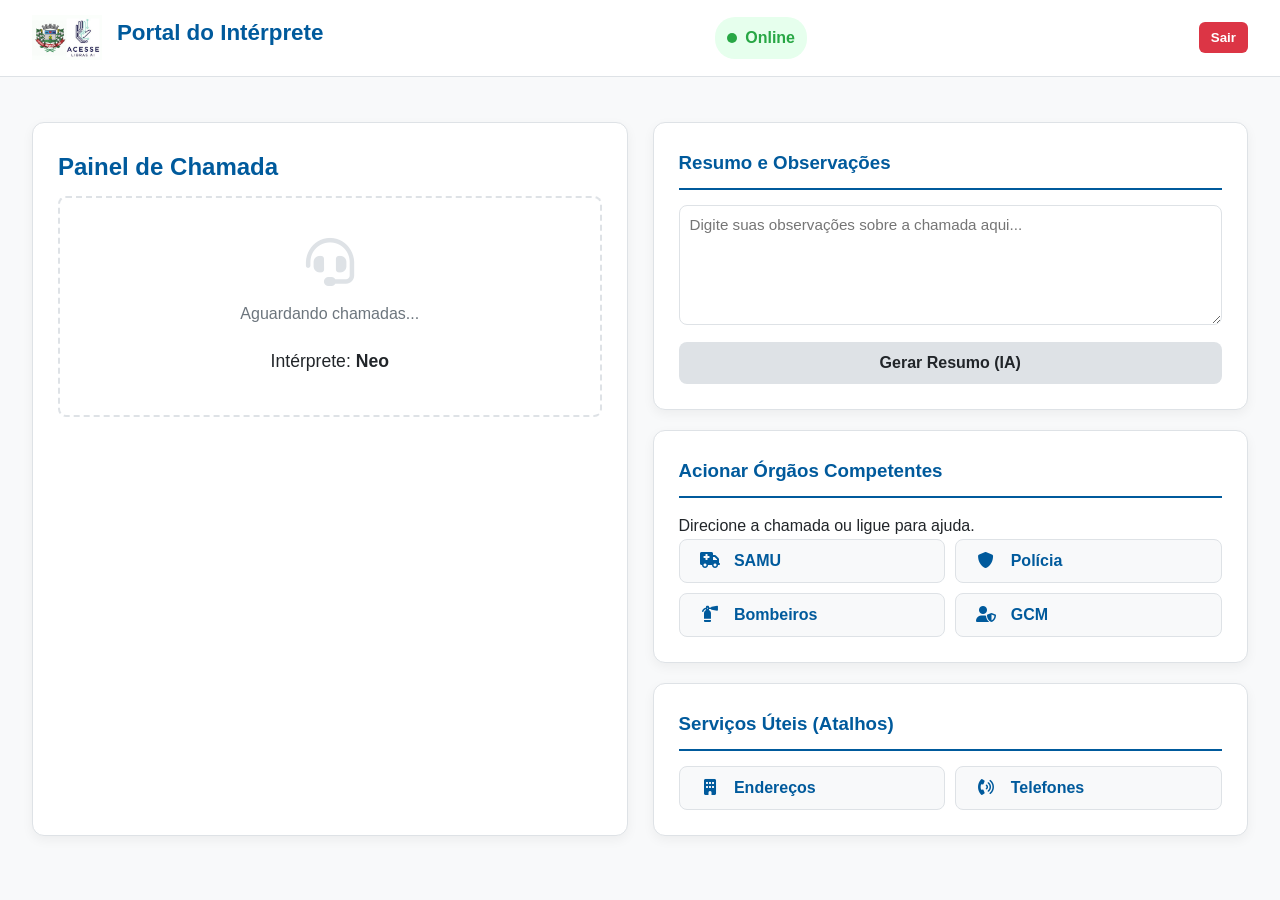
==== interprete.html @ 7c66e23a "Junção de usuário <-> intérprete" ====
<!DOCTYPE html>
<html lang="pt-br">
<head>
    <meta charset="UTF-8">
    <meta name="viewport" content="width=device-width, initial-scale=1.0">
    <title>Portal Intérprete - Acesse Libras</title>
    <link rel="stylesheet" href="style.css">
    <link rel="stylesheet" href="https://cdnjs.cloudflare.com/ajax/libs/font-awesome/6.0.0-beta3/css/all.min.css">
</head>
<body>
    
    <div id="interpreter-app-page">
        <header>
            <div class="container header-content">
                <div class="logo-title">
                    <img src="logo.png" alt="Brasão Rio Verde" class="logo">
                    <h1>Portal do Intérprete</h1>
                </div>
                <div class="status-badge">
                    <span class="status-dot"></span>
                    <span>Online</span>
                </div>
                <button id="btn-interpreter-logout" class="btn-logout">Sair</button> 
            </div>
        </header>

        <main class="container main-layout">

            <section class="call-panel">
                <h2>Painel de Chamada</h2>
                
                <div id="status-waiting" class="call-status-box">
                    <i class="fas fa-headset"></i>
                    <p>Aguardando chamadas...</p>
                    <span class="interpreter-name">Intérprete: <strong>Neo</strong></span>
                </div>

                <div id="status-incoming" class="call-status-box incoming hidden">
                    <i class="fas fa-phone-alt ringing"></i>
                    <p><strong>Nova Chamada Recebida!</strong></p>
                    <span class="caller-id">De: Mario</span>
                    <div class="button-group">
                        <button id="btn-accept" class="btn btn-green">Atender</button>
                        <button id="btn-reject" class="btn btn-red">Recusar</button>
                    </div>
                </div>

                <div id="status-active" class="hidden">
                    <div class="video-area">
                        <div class="video-wrapper">
                            <img src="https://via.placeholder.com/400x300/6c757d/ffffff?text=Usu%C3%A1rio" alt="Usuário">
                            <span class="video-label">Usuário</span>
                        </div>
                        <div class="video-wrapper">
                            <img src="https" alt="Intérprete Neo">
                            <span class="video-label">Neo (Você)</span>
                        </div>
                    </div>
                    <div class="call-info">
                        <span>Em chamada com: Usuário</span>
                        <span id="call-timer">00:00</span>
                    </div>
                    <button id="btn-end-call" class="btn btn-red btn-full">Encerrar Chamada</button>
                </div>
            </section>

            <section class="tools-panel">
                <div class="tool-card">
                    <h3>Resumo e Observações</h3>
                    <textarea id="call-notes" placeholder="Digite suas observações sobre a chamada aqui..."></textarea>
                    <button id="btn-generate-summary" class="btn btn-secondary">Gerar Resumo (IA)</button>
                    <div id="summary-output" class="summary-box hidden"></div>
                </div>

                <div class="tool-card">
                    <h3>Acionar Órgãos Competentes</h3>
                    <p>Direcione a chamada ou ligue para ajuda.</p>
                    <div class="shortcuts-grid">
                        <button class="btn-shortcut" data-service="SAMU (192)">
                            <i class="fas fa-ambulance"></i> SAMU
                        </button>
                        <button class="btn-shortcut" data-service="Polícia (190)">
                            <i class="fas fa-shield-alt"></i> Polícia
                        </button>
                        <button class="btn-shortcut" data-service="Bombeiros (193)">
                            <i class="fas fa-fire-extinguisher"></i> Bombeiros
                        </button>
                        <button class="btn-shortcut" data-service="Guarda Municipal (153)">
                            <i class="fas fa-user-shield"></i> GCM
                        </button>
                    </div>
                </div>

                <div class="tool-card">
                    <h3>Serviços Úteis (Atalhos)</h3>
                    <div class="shortcuts-grid">
                        <button class="btn-shortcut" data-service="Endereço da Prefeitura">
                            <i class="fas fa-building"></i> Endereços
                        </button>
                        <button class="btn-shortcut" data-service="Telefones Úteis da Cidade">
                            <i class="fas fa-phone-volume"></i> Telefones
                        </button>
                    </div>
                </div>

            </section>
        </main>
    </div>

    <script src="interpreter.js"></script>
</body>
</html>
---- style.css ----
:root {
    --primary-blue: #005a9c;
    --primary-teal: #33c1ba;
    --primary-green: #28a745;
    --accent-red: #dc3545;
    --neutral-light: #f8f9fa;
    --neutral-white: #ffffff;
    --neutral-gray: #dee2e6;
    --text-dark: #212529;
    --text-light: #6c757d;
    --shadow: 0 4px 12px rgba(0, 0, 0, 0.05);
}

* {
    margin: 0;
    padding: 0;
    box-sizing: border-box;
}
@import url('https://fonts.googleapis.com/css2?family=Inter:wght@400;500;700&display=swap');
body {
    font-family: 'Inter', -apple-system, BlinkMacSystemFont, "Segoe UI", Roboto, Helvetica, Arial, sans-serif;
    line-height: 1.6;
    background-color: var(--neutral-light);
    color: var(--text-dark);
    min-height: 100vh;
}

.container {
    width: 90%;
    max-width: 900px;
    margin: 0 auto;
    padding: 20px 0;
}

.hidden {
    display: none !important;
}


.auth-container {
    display: flex;
    justify-content: center;
    align-items: center;
    width: 100%;
    min-height: 100vh;
    padding: 20px;
}
#remote-image {
    width: 100%;
    height: 100%;
    object-fit: cover;
}

.auth-box {
    background: var(--neutral-white);
    padding: 30px 40px;
    border-radius: 12px;
    box-shadow: var(--shadow);
    width: 100%;
    max-width: 400px;
    text-align: center;
}

.logo-auth {
    height: 120px;
    margin-bottom: 20px;
}

.auth-box h2 {
    color: var(--primary-blue);
    margin-bottom: 10px;
}

.auth-box p {
    color: var(--text-light);
    margin-bottom: 25px;
}

.input-group {
    margin-bottom: 15px;
    text-align: left;
}

.input-group label {
    display: block;
    margin-bottom: 5px;
    font-weight: 500;
}

.input-group input {
    width: 100%;
    padding: 12px;
    font-size: 1rem;
    border: 1px solid var(--neutral-gray);
    border-radius: 8px;
}

.btn-auth {
    display: block;
    width: 100%;
    padding: 12px;
    font-size: 1.1rem;
    font-weight: bold;
    border: none;
    border-radius: 8px;
    cursor: pointer;
    background-color: var(--primary-blue);
    color: white;
    margin-top: 10px;
}
.btn-auth, 
.btn-send {
    background-color: var(--primary-teal);
}
.btn-send {
    width: 50px;
    flex-shrink: 0;
    padding: 10px;
}
.btn-auth:hover, 
.btn-send:hover {
    background-color: #2b9e99;
}
.auth-toggle {
    margin-top: 20px;
    font-size: 0.9rem;
}

.auth-toggle-interpreter {
    margin-top: 25px;
    font-size: 0.9rem;
    padding-top: 15px;
    border-top: 1px solid var(--neutral-gray);
}
.auth-toggle-interpreter a {
    color: var(--text-light);
    font-weight: bold;
    text-decoration: none;
}

.auth-toggle a {
    color: var(--primary-blue);
    font-weight: bold;
    text-decoration: none;
}
.input-with-icon {
    position: relative;
}
.input-with-icon i {
    position: absolute;
    left: 12px;
    top: 50%;
    transform: translateY(-50%);
    color: var(--text-light);
}
.input-with-icon input {
    padding-left: 40px;
}   

header {
    background-color: var(--neutral-white);
    border-bottom: 1px solid var(--neutral-gray);
    padding: 10px 0;
}

.header-content {
    display: flex;
    justify-content: space-between;
    align-items: center;
    padding: 0;
}

.logo-title {
    display: flex;
    align-items: center;
    gap: 15px;
}

.logo {
    height: 50px;
}

h1 {
    font-size: 1.5rem;
    margin: 0;
    color: var(--primary-blue);
}

.btn-logout {
    background: var(--accent-red);
    color: white;
    border: none;
    padding: 8px 12px;
    border-radius: 6px;
    font-weight: bold;
    cursor: pointer;
}

main {
    flex-grow: 1;
}

.service-card {
    background-color: var(--neutral-white);
    border-radius: 12px;
    padding: 25px;
    margin-bottom: 20px;
    box-shadow: var(--shadow);
    border: 1px solid var(--neutral-gray);transition: transform 0.2s ease-in-out, box-shadow 0.2s ease-in-out;
    cursor: pointer;
}
.service-card:hover {
    transform: translateY(-4px);
    box-shadow: 0 8px 20px rgba(0, 0, 0, 0.08);
}
.service-card#video-call-card.in-call:hover {
    transform: none;
    box-shadow: var(--shadow);
    cursor: default;
}
.btn {
    display: block;
    width: 100%;
    padding: 15px;
    font-size: 1.1rem;
    font-weight: bold;
    text-align: center;
    border: none;
    border-radius: 8px;
    cursor: pointer;
    transition: background-color 0.2s ease, transform 0.1s ease;
}

.video-area {
    display: grid;
    grid-template-columns: 1fr 1fr;
    gap: 15px;
    margin-bottom: 20px;
}

.video-wrapper {
    position: relative;
    width: 100%;
    background: #000;
    border-radius: 8px;
    overflow: hidden;
    aspect-ratio: 4 / 3;
}

#local-video {
    width: 100%;
    height: 100%;
    object-fit: cover;
    transform: scaleX(-1);
}

#remote-video-container {
    display: flex;
    justify-content: center;
    align-items: center;
    background-color: #2c3e50;
}

.video-placeholder {
    color: white;
    text-align: center;
}

.video-placeholder.ringing i {
    font-size: 2rem;
    animation: pulse 1.5s infinite ease-in-out;
}
.video-placeholder.ringing span {
    display: block;
    margin-top: 10px;
    font-size: 1.1rem;
}

@keyframes pulse {
    0% { transform: scale(1); opacity: 0.7; }
    50% { transform: scale(1.1); opacity: 1; }
    100% { transform: scale(1); opacity: 0.7; }
}

#remote-image {
    width: 100%;
    height: 100%;
    object-fit: cover;
}

.video-label {
    position: absolute;
    bottom: 5px;
    left: 10px;
    background: rgba(0, 0, 0, 0.5);
    color: white;
    padding: 2px 8px;
    border-radius: 4px;
    font-size: 0.8rem;
    font-weight: bold;
}

.btn-call {
    background-color: var(--primary-green);
    color: white;
}
.btn-call.active {
    background-color: var(--accent-red);
}

.call-status {
    text-align: center;
    font-weight: bold;
    margin-top: 15px;
    padding: 10px;
    border-radius: 8px;
}

.chat-window {
    height: 250px;
    border: 1px solid var(--neutral-gray);
    padding: 15px;
    overflow-y: auto;
    background-color: #fdfdfd;
    margin-bottom: 15px;
    display: flex;
    flex-direction: column;
    gap: 10px;
}
.message { padding: 10px 14px; border-radius: 12px; max-width: 80%; line-height: 1.4; }
.bot-message { background-color: var(--neutral-light); color: var(--text-dark); border-top-left-radius: 0; align-self: flex-start; }
.user-message { background-color: var(--primary-blue); color: white; border-top-right-radius: 0; align-self: flex-end; }
.chat-input-area { display: flex; gap: 10px; }
#chat-input { flex-grow: 1; border: 1px solid var(--neutral-gray); border-radius: 8px; padding: 12px; font-size: 1rem; }
#chat-input:focus { outline: none; border-color: var(--primary-blue); }
.btn-send { background-color: var(--primary-blue); color: white; padding: 10px 20px; font-size: 1rem; width: auto; flex-shrink: 0; border: none; border-radius: 8px; cursor: pointer;}

footer { text-align: center; padding: 20px 0; background-color: var(--neutral-white); border-top: 1px solid var(--neutral-gray); margin-top: 20px; }
footer p { margin: 0; color: var(--text-light); font-size: 0.9rem; }

@media (max-width: 600px) {
    .auth-box { padding: 20px; }
    .header-content { flex-direction: column; gap: 10px; text-align: center; }
    h1 { font-size: 1.2rem; }
    .logo { height: 40px; }
    .container { width: 95%; }
    .service-card { padding: 20px; }
    .video-area {
        grid-template-columns: 1fr;
    }
}
.typing-indicator span {
    animation: blink 1.4s infinite both;
}
.typing-indicator span:nth-child(2) {
    animation-delay: 0.2s;
}
.typing-indicator span:nth-child(3) {
    animation-delay: 0.4s;
}
@keyframes blink {
    0% { opacity: 0.2; }
    20% { opacity: 1; }
    100% { opacity: 0.2; }
}

#interpreter-app-page .container {
    width: 95%;
    max-width: 1400px;
    margin: 0 auto;
}

#interpreter-app-page header {
    background-color: var(--neutral-white);
    border-bottom: 1px solid var(--neutral-gray);
    padding: 15px 0;
}

#interpreter-app-page .header-content {
    display: flex;
    justify-content: space-between;
    align-items: center;
}

#interpreter-app-page .logo-title {
    display: flex;
    align-items: center;
    gap: 15px;
}

#interpreter-app-page .logo {
    height: 45px;
}

#interpreter-app-page h1, 
#interpreter-app-page h2, 
#interpreter-app-page h3 {
    color: var(--primary-blue);
    margin-bottom: 10px;
}

#interpreter-app-page h1 {
    font-size: 1.4rem;
}

#interpreter-app-page .status-badge {
    display: flex;
    align-items: center;
    gap: 8px;
    background: #e6ffed;
    color: var(--primary-green);
    padding: 8px 12px;
    border-radius: 20px;
    font-weight: bold;
}

#interpreter-app-page .status-dot {
    width: 10px;
    height: 10px;
    background-color: var(--primary-green);
    border-radius: 50%;
}

#interpreter-app-page .main-layout {
    display: grid;
    grid-template-columns: 1fr 1fr;
    gap: 25px;
    margin-top: 25px;
}

@media (max-width: 1000px) {
    #interpreter-app-page .main-layout {
        grid-template-columns: 1fr;
    }
}

#interpreter-app-page .call-panel {
    background: var(--neutral-white);
    border-radius: 12px;
    padding: 25px;
    box-shadow: var(--shadow);
    border: 1px solid var(--neutral-gray);
}

#interpreter-app-page .call-status-box {
    text-align: center;
    padding: 40px 20px;
    border: 2px dashed var(--neutral-gray);
    border-radius: 8px;
    color: var(--text-light);
}

#interpreter-app-page .call-status-box i {
    font-size: 3rem;
    margin-bottom: 15px;
    color: var(--neutral-gray);
}

#interpreter-app-page .call-status-box .interpreter-name {
    display: block;
    margin-top: 20px;
    font-size: 1.1rem;
    color: var(--text-dark);
}

#interpreter-app-page .call-status-box.incoming {
    border-color: var(--primary-blue);
    background-color: #f0f6ff;
}
#interpreter-app-page .call-status-box.incoming i {
    color: var(--primary-blue);
}
#interpreter-app-page .call-status-box.incoming .caller-id {
    font-size: 1.1rem;
    color: var(--text-dark);
    display: block;
    margin: 10px 0 20px 0;
}

#interpreter-app-page .ringing {
    animation: ring 1s infinite ease-in-out;
}
@keyframes ring {
    0% { transform: scale(0.9); }
    50% { transform: scale(1.1); }
    100% { transform: scale(0.9); }
}

#interpreter-app-page .video-area {
    display: grid;
    grid-template-columns: 1fr 1fr;
    gap: 15px;
    margin-bottom: 15px;
}
#interpreter-app-page .video-wrapper {
    position: relative;
    width: 100%;
    background: #000;
    border-radius: 8px;
    overflow: hidden;
    aspect-ratio: 4 / 3;
}
#interpreter-app-page .video-wrapper img {
    width: 100%;
    height: 100%;
    object-fit: cover;
}
#interpreter-app-page .video-label {
    position: absolute;
    bottom: 5px;
    left: 10px;
    background: rgba(0, 0, 0, 0.5);
    color: white;
    padding: 2px 8px;
    border-radius: 4px;
    font-size: 0.8rem;
}

#interpreter-app-page .call-info {
    display: flex;
    justify-content: space-between;
    align-items: center;
    padding: 10px;
    background: var(--neutral-light);
    border-radius: 6px;
    margin-bottom: 15px;
    font-weight: bold;
}

#interpreter-app-page .tools-panel {
    display: flex;
    flex-direction: column;
    gap: 20px;
}

#interpreter-app-page .tool-card {
    background: var(--neutral-white);
    border-radius: 12px;
    padding: 25px;
    box-shadow: var(--shadow);
    border: 1px solid var(--neutral-gray);
}
#interpreter-app-page .tool-card h3 {
    border-bottom: 2px solid var(--primary-blue);
    padding-bottom: 10px;
    margin-bottom: 15px;
}

#interpreter-app-page textarea#call-notes {
    width: 100%;
    height: 120px;
    padding: 10px;
    border: 1px solid var(--neutral-gray);
    border-radius: 8px;
    font-family: inherit;
    font-size: 0.95rem;
    margin-bottom: 10px;
}

#interpreter-app-page .summary-box {
    background-color: #f0f6ff;
    border: 1px solid var(--primary-blue);
    padding: 15px;
    margin-top: 15px;
    border-radius: 8px;
    font-size: 0.9rem;
}

#interpreter-app-page .shortcuts-grid {
    display: grid;
    grid-template-columns: 1fr 1fr;
    gap: 10px;
}

#interpreter-app-page .btn-secondary, 
#interpreter-app-page .btn-green, 
#interpreter-app-page .btn-red, 
#interpreter-app-page .btn-full, 
#interpreter-app-page .btn-shortcut {
    padding: 12px 20px;
    font-size: 1rem;
    font-weight: bold;
    border: none;
    border-radius: 8px;
    cursor: pointer;
    text-align: center;
    transition: background-color 0.2s ease;
}

#interpreter-app-page .btn-green { background-color: var(--primary-green); color: white; }
#interpreter-app-page .btn-red { background-color: var(--accent-red); color: white; }
#interpreter-app-page .btn-secondary { background-color: var(--neutral-gray); color: var(--text-dark); }
#interpreter-app-page .btn-full { width: 100%; }

#interpreter-app-page .button-group {
    display: flex;
    gap: 10px;
    justify-content: center;
}

#interpreter-app-page .btn-shortcut {
    background-color: var(--neutral-light);
    border: 1px solid var(--neutral-gray);
    color: var(--primary-blue);
    text-align: left;
}
#interpreter-app-page .btn-shortcut:hover {
    background-color: var(--neutral-gray);
}
#interpreter-app-page .btn-shortcut i {
    margin-right: 10px;
    width: 20px;
    text-align: center;
}
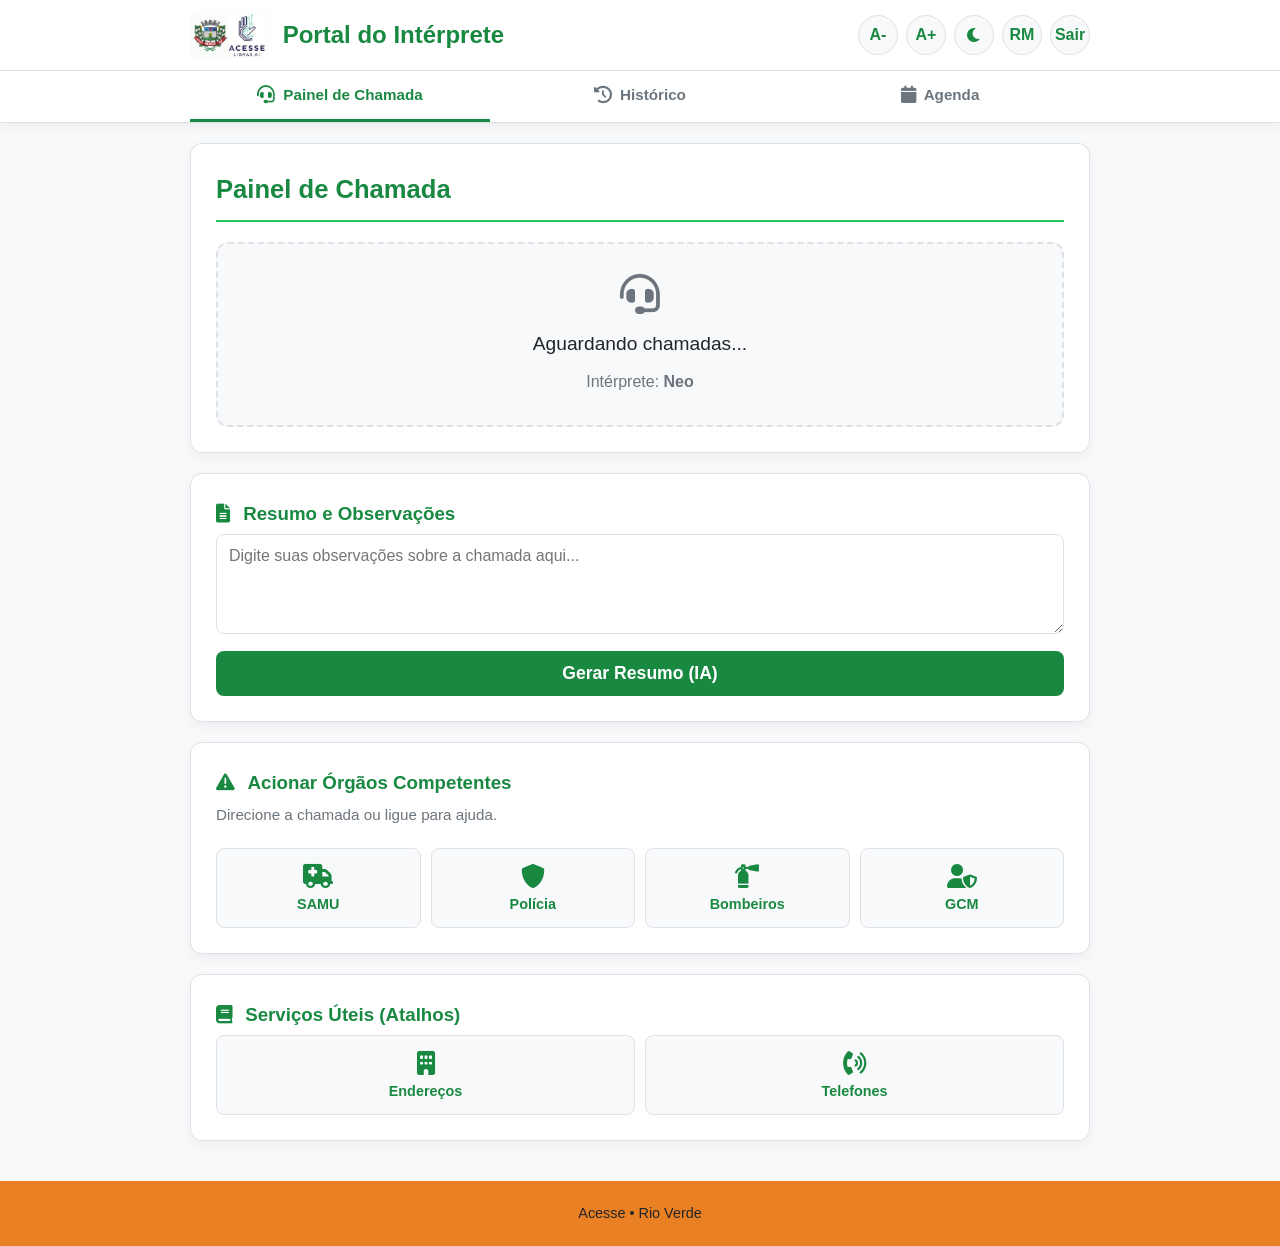
==== commit 0037f296: "página intérprete" ====
--- a/interprete.html
+++ b/interprete.html
@@ -10,70 +10,90 @@
 <body>
     
     <div id="interpreter-app-page">
-        <header>
+        <header role="banner">
             <div class="container header-content">
                 <div class="logo-title">
-                    <img src="logo.png" alt="Brasão Rio Verde" class="logo">
+                    <img class="logo" src="logo.png" alt="Logo do Acesse • Rio Verde" />
                     <h1>Portal do Intérprete</h1>
                 </div>
-                <div class="status-badge">
-                    <span class="status-dot"></span>
-                    <span>Online</span>
+
+                <div class="accessibility-controls" aria-label="Controles de acessibilidade">
+                    <button id="btn-decrease-font" type="button" aria-label="Diminuir fonte">A-</button>
+                    <button id="btn-increase-font" type="button" aria-label="Aumentar fonte">A+</button>
+                    <button id="btn-toggle-theme" type="button" aria-label="Alternar tema">
+                        <i class="fa fa-moon" aria-hidden="true"></i><span class="sr-only">Tema</span>
+                    </button>
+                    <button id="btn-photosensitive" type="button" aria-label="Reduzir animações">RM</button>
+                    <button id="btn-interpreter-logout" class="btn-logout" type="button">Sair</button>
                 </div>
-                <button id="btn-interpreter-logout" class="btn-logout">Sair</button> 
             </div>
+
+            <nav class="header-nav" role="navigation" aria-label="Navegação principal">
+                <div class="container nav-container">
+                    <button id="nav-painel" class="nav-button-header active" type="button">
+                        <i class="fa fa-headset" aria-hidden="true"></i> Painel de Chamada
+                    </button>
+                    <button id="nav-historico" class="nav-button-header" type="button">
+                        <i class="fa fa-history" aria-hidden="true"></i> Histórico
+                    </button>
+                    <button id="nav-agenda" class="nav-button-header" type="button">
+                        <i class="fa fa-calendar" aria-hidden="true"></i> Agenda
+                    </button>
+                </div>
+            </nav>
         </header>
 
-        <main class="container main-layout">
-
-            <section class="call-panel">
-                <h2>Painel de Chamada</h2>
-                
-                <div id="status-waiting" class="call-status-box">
-                    <i class="fas fa-headset"></i>
-                    <p>Aguardando chamadas...</p>
-                    <span class="interpreter-name">Intérprete: <strong>Neo</strong></span>
-                </div>
-
-                <div id="status-incoming" class="call-status-box incoming hidden">
-                    <i class="fas fa-phone-alt ringing"></i>
-                    <p><strong>Nova Chamada Recebida!</strong></p>
-                    <span class="caller-id">De: Mario</span>
-                    <div class="button-group">
-                        <button id="btn-accept" class="btn btn-green">Atender</button>
-                        <button id="btn-reject" class="btn btn-red">Recusar</button>
-                    </div>
-                </div>
-
-                <div id="status-active" class="hidden">
-                    <div class="video-area">
-                        <div class="video-wrapper">
-                            <img src="https://via.placeholder.com/400x300/6c757d/ffffff?text=Usu%C3%A1rio" alt="Usuário">
-                            <span class="video-label">Usuário</span>
+        <main id="conteudo" class="container" tabindex="-1">
+
+            <section id="page-painel" class="page active" aria-labelledby="painel-title">
+                
+                <article class="service-card">
+                    <h2 id="painel-title">Painel de Chamada</h2>
+                
+                    <div id="status-waiting" class="call-status-box">
+                        <i class="fas fa-headset"></i>
+                        <p>Aguardando chamadas...</p>
+                        <span class="interpreter-name">Intérprete: <strong>Neo</strong></span>
+                    </div>
+    
+                    <div id="status-incoming" class="call-status-box incoming hidden">
+                        <i class="fas fa-phone-alt ringing"></i>
+                        <p><strong>Nova Chamada Recebida!</strong></p>
+                        <span class="caller-id">De: Mario</span>
+                        <div class="button-group">
+                            <button id="btn-accept" class="btn btn-green">Atender</button>
+                            <button id="btn-reject" class="btn btn-red">Recusar</button>
                         </div>
-                        <div class="video-wrapper">
-                            <img src="https" alt="Intérprete Neo">
-                            <span class="video-label">Neo (Você)</span>
+                    </div>
+    
+                    <div id="status-active" class="hidden">
+                        <div class="video-area">
+                            <div class="video-wrapper">
+                                <img src="https://via.placeholder.com/400x300/6c757d/ffffff?text=Usu%C3%A1rio" alt="Usuário">
+                                <span class="video-label">Usuário</span>
+                            </div>
+                            <div class="video-wrapper">
+                                <img src="neo.jpeg" alt="Intérprete Neo">
+                                <span class="video-label">Neo (Você)</span>
+                            </div>
                         </div>
-                    </div>
-                    <div class="call-info">
-                        <span>Em chamada com: Usuário</span>
-                        <span id="call-timer">00:00</span>
-                    </div>
-                    <button id="btn-end-call" class="btn btn-red btn-full">Encerrar Chamada</button>
-                </div>
-            </section>
-
-            <section class="tools-panel">
-                <div class="tool-card">
-                    <h3>Resumo e Observações</h3>
+                        <div class="call-info">
+                            <span>Em chamada com: Usuário</span>
+                            <span id="call-timer">00:00</span>
+                        </div>
+                        <button id="btn-end-call" class="btn btn-red btn-full">Encerrar Chamada</button>
+                    </div>
+                </article>
+
+                <article class="service-card">
+                    <h3><i class="fas fa-file-alt" aria-hidden="true"></i> Resumo e Observações</h3>
                     <textarea id="call-notes" placeholder="Digite suas observações sobre a chamada aqui..."></textarea>
-                    <button id="btn-generate-summary" class="btn btn-secondary">Gerar Resumo (IA)</button>
+                    <button id="btn-generate-summary" class="btn btn-primary">Gerar Resumo (IA)</button>
                     <div id="summary-output" class="summary-box hidden"></div>
-                </div>
-
-                <div class="tool-card">
-                    <h3>Acionar Órgãos Competentes</h3>
+                </article>
+
+                <article class="service-card">
+                    <h3><i class="fas fa-exclamation-triangle" aria-hidden="true"></i> Acionar Órgãos Competentes</h3>
                     <p>Direcione a chamada ou ligue para ajuda.</p>
                     <div class="shortcuts-grid">
                         <button class="btn-shortcut" data-service="SAMU (192)">
@@ -89,10 +109,10 @@
                             <i class="fas fa-user-shield"></i> GCM
                         </button>
                     </div>
-                </div>
-
-                <div class="tool-card">
-                    <h3>Serviços Úteis (Atalhos)</h3>
+                </article>
+
+                <article class="service-card">
+                    <h3><i class="fas fa-book" aria-hidden="true"></i> Serviços Úteis (Atalhos)</h3>
                     <div class="shortcuts-grid">
                         <button class="btn-shortcut" data-service="Endereço da Prefeitura">
                             <i class="fas fa-building"></i> Endereços
@@ -101,10 +121,129 @@
                             <i class="fas fa-phone-volume"></i> Telefones
                         </button>
                     </div>
-                </div>
-
+                </article>
+            </section>
+
+            <section id="page-historico" class="page" aria-labelledby="historico-title">
+                <h2 id="historico-title">Histórico de Chamadas</h2>
+
+                <article class="service-card">
+                    <h3>Hoje, 06 de Novembro</h3>
+                    <ul class="history-list">
+                        <li class="history-item">
+                            <span class="history-time">11:45</span>
+                            <i class="fas fa-video history-icon emergency"></i>
+                            <div class="history-details">
+                                <strong>Chamada de Emergência</strong>
+                                <span>Usuário: Maria Silva | Duração: 04:32</span>
+                                <span>Resumo: Encaminhado ao SAMU.</span>
+                            </div>
+                        </li>
+                        <li class="history-item">
+                            <span class="history-time">09:10</span>
+                            <i class="fas fa-calendar-check history-icon scheduled"></i>
+                            <div class="history-details">
+                                <strong>Chamada Agendada (Saúde)</strong>
+                                <span>Usuário: Janaina Costa | Duração: 15:00</span>
+                                <span>Resumo: Acompanhamento de consulta - Parque Bandeirantes.</span>
+                            </div>
+                        </li>
+                    </ul>
+                </article>
+                
+                <article class="service-card">
+                    <h3>Ontem, 05 de Novembro</h3>
+                    <ul class="history-list">
+                        <li class="history-item">
+                            <span class="history-time">15:20</span>
+                            <i class="fas fa-question-circle history-icon info"></i>
+                            <div class="history-details">
+                                <strong>Chamada Rápida (Serviço)</strong>
+                                <span>Usuário: Amanda Pereira | Duração: 02:15</span>
+                                <span>Resumo: Informado endereço da prefeitura.</span>
+                            </div>
+                        </li>
+                    </ul>
+                </article>
+
+            </section>
+
+            <section id="page-agenda" class="page" aria-labelledby="agenda-title">
+                <h2 id="agenda-title">Agenda de Atendimentos</h2>
+                
+                <article class="service-card">
+                    <h3>Novembro 2025</h3>
+                    <div class="calendar-grid">
+                        <div class="day-header">Dom</div>
+                        <div class="day-header">Seg</div>
+                        <div class="day-header">Ter</div>
+                        <div class="day-header">Qua</div>
+                        <div class="day-header">Qui</div>
+                        <div class="day-header">Sex</div>
+                        <div class="day-header">Sáb</div>
+                        
+                        <div class="day other-month">27</div>
+                        <div class="day other-month">28</div>
+                        <div class="day other-month">29</div>
+                        <div class="day other-month">30</div>
+                        <div class="day other-month">31</div>
+                        <div class="day">1</div>
+                        <div class="day">2</div>
+                        <div class="day">3</div>
+                        <div class="day">4</div>
+                        <div class="day">5</div>
+                        <div class="day">5</div>
+                        <div class="day">6</div> 
+                        <div class="day">7</div>
+                        <div class="day">8</div>
+                        <div class="day">9</div>
+                        <div class="day has-event">10</div> <div class="day">11</div>
+                        <div class="day">12</div>
+                        <div class="day">13</div>
+                        <div class="day">14</div>
+                        <div class="day">15</div>
+                        <div class="day">16</div>
+                        <div class="day">17</div>
+                        <div class="day">18</div>
+                        <div class="day has-event">19</div> <div class="day">20</div>
+                        <div class="day">21</div>
+                        <div class="day">22</div>
+                        <div class="day">23</div>
+                        <div class="day">24</div>
+                        <div class="day">25</div>
+                        <div class="day">26</div>
+                        <div class="day">27</div>
+                        <div class="day">28</div>
+                        <div class="day">29</div>
+                        <div class="day">30</div>
+                    </div>
+                </article>
+
+                <article class="service-card">
+                    <h3>Agendamentos Futuros</h3>
+                    <ul class="agenda-list">
+                        <li class="agenda-item">
+                            <strong class="agenda-date">10/NOV</strong>
+                            <div class="agenda-details">
+                                <strong>14:00 - Atendimento UBS (Saúde)</strong>
+                                <span>Usuário: Marcos Almeida | Local: UBS Anhanguera - 613, R. Piauí</span>
+                            </div>
+                        </li>
+                        <li class="agenda-item">
+                            <strong class="agenda-date">19/NOV</strong>
+                            <div class="agenda-details">
+                                <strong>09:30 - Atendimento (Educação)</strong>
+                                <span>Usuário: Luana Martins | Local: Colégio Estadual Frederico Jayme</span>
+                            </div>
+                        </li>
+                    </ul>
+                </article>
             </section>
         </main>
+
+        <footer role="contentinfo">
+            <p class="container">Acesse • Rio Verde</p>
+        </footer>
     </div>
 
     <script src="interpreter.js"></script>
--- a/style.css
+++ b/style.css
@@ -1,6 +1,6 @@
 :root {
-    --primary-blue: #005a9c;
-    --primary-teal: #33c1ba;
+    --primary-blue: #198942;
+    --primary-teal: #26c560;
     --primary-green: #28a745;
     --accent-red: #dc3545;
     --neutral-light: #f8f9fa;
@@ -25,6 +25,115 @@
     min-height: 100vh;
 }
 
+body.dark-mode {
+    background-color: #121212;
+    color: #e0e0e0;
+}
+body.dark-mode header,
+body.dark-mode footer,
+body.dark-mode .service-card,
+body.dark-mode .auth-box,
+body.dark-mode .header-nav {
+    background-color: #1e1e1e;
+    border-color: #333;
+}
+body.dark-mode h1,
+body.dark-mode h2,
+body.dark-mode h3,
+body.dark-mode label {
+    color: var(--primary-teal);
+}
+body.dark-mode .message.bot-message {
+    background-color: #333;
+    color: #e0e0e0;
+}
+body.dark-mode .message.user-message {
+    background-color: var(--primary-blue);
+    color: white;
+}
+body.dark-mode input {
+    background-color: #333;
+    border-color: #555;
+    color: #e0e0e0;
+}
+
+body.photosensitive-mode * {
+    animation: none !important;
+    transition: none !important;
+}
+body.photosensitive-mode .ringing {
+    animation: none !important;
+}
+body.dark-mode input,
+body.dark-mode textarea,
+body.dark-mode select {
+    background-color: #333;
+    border-color: #555;
+    color: #e0e0e0;
+}
+
+body.dark-mode .nav-button-header {
+    color: #b0b0b0; /* Cor para abas inativas (cinza claro) */
+}
+
+body.dark-mode .nav-button-header:hover {
+    color: var(--primary-teal); /* Cor ao passar o mouse */
+}
+
+body.dark-mode .nav-button-header.active {
+    color: var(--primary-teal); /* Cor da aba ativa (azul-petróleo brilhante) */
+    border-bottom-color: var(--primary-teal); /* Cor da borda da aba ativa */
+}
+
+/* Adicione isto ao final do style.css */
+
+/* Correção para Cards de Cursos/Notícias no Modo Escuro */
+body.dark-mode .course-item,
+body.dark-mode .news-item {
+    background-color: #333; /* Fundo cinza-escuro para o item interno */
+    border-color: #555;     /* Borda um pouco mais clara */
+}
+
+/* Correção de texto para Cursos/Notícias no Modo Escuro */
+body.dark-mode .course-item h4,
+body.dark-mode .news-item h4 {
+    color: var(--primary-teal); /* Título do item em azul-petróleo */
+}
+
+body.dark-mode .course-description,
+body.dark-mode .news-summary {
+    color: #e0e0e0; /* Texto de descrição em cor clara */
+}
+body.dark-mode .service-card form .input-group label {
+    color: #e0e0e0; /* Cor clara para o rótulo */
+}
+/* Adicione isto ao final do style.css */
+
+/* Correção para Fundo de Inputs de Formulário no Modo Escuro */
+body.dark-mode .service-card form input[type="text"],
+body.dark-mode .service-card form input[type="date"],
+body.dark-mode .service-card form input[type="time"],
+body.dark-mode .service-card form select,
+body.dark-mode .service-card form textarea {
+    background-color: #333; /* Fundo cinza-escuro */
+    border-color: #555;
+    color: #e0e0e0;       /* Cor do texto digitado */
+}
+
+/* Correção para texto de placeholder (ex: dd/mm/aaaa) */
+body.dark-mode .service-card form input::placeholder,
+body.dark-mode .service-card form textarea::placeholder {
+    color: #999; /* Cor do placeholder */
+}
+
+/* Correção para o texto do <select> (ex: "Selecione") */
+body.dark-mode .service-card form select {
+    color: #e0e0e0;
+}
+/* Cor da opção "Selecione" se for a padrão */
+body.dark-mode .service-card form select option[value=""] {
+    color: #999;
+}
 .container {
     width: 90%;
     max-width: 900px;
@@ -94,6 +203,12 @@
     border: 1px solid var(--neutral-gray);
     border-radius: 8px;
 }
+.input-group input[readonly] {
+    background-color: var(--neutral-light);
+    color: var(--text-light);
+    cursor: not-allowed;
+}
+
 
 .btn-auth {
     display: block;
@@ -157,19 +272,22 @@
     padding-left: 40px;
 }   
 
+/* --- ESTILO DO CABEÇALHO ATUALIZADO --- */
 header {
     background-color: var(--neutral-white);
-    border-bottom: 1px solid var(--neutral-gray);
-    padding: 10px 0;
+    /* Sombra para todo o bloco do cabeçalho (título + nav) */
+    box-shadow: 0 4px 12px rgba(0, 0, 0, 0.05); 
+    /* A borda foi movida para o .header-nav */
 }
 
 .header-content {
     display: flex;
     justify-content: space-between;
     align-items: center;
-    padding: 0;
-}
-
+    padding: 10px 0; /* Padding vertical reduzido no container do logo */
+}
+
+/* Container do logo/título (dentro do .container) */
 .logo-title {
     display: flex;
     align-items: center;
@@ -185,6 +303,16 @@
     margin: 0;
     color: var(--primary-blue);
 }
+h2 {
+    color: var(--primary-blue);
+    font-size: 1.6rem;
+    margin-bottom: 20px;
+    padding-bottom: 10px;
+    border-bottom: 2px solid var(--primary-teal);
+}
+.welcome-message h2 {
+    border-bottom: none;
+}
 
 .btn-logout {
     background: var(--accent-red);
@@ -198,6 +326,7 @@
 
 main {
     flex-grow: 1;
+    /* padding-bottom foi removido */
 }
 
 .service-card {
@@ -206,18 +335,19 @@
     padding: 25px;
     margin-bottom: 20px;
     box-shadow: var(--shadow);
-    border: 1px solid var(--neutral-gray);transition: transform 0.2s ease-in-out, box-shadow 0.2s ease-in-out;
-    cursor: pointer;
-}
-.service-card:hover {
+    border: 1px solid var(--neutral-gray);
+}
+
+.service-card#emergency-card p {
+    margin-bottom: 20px;
+}
+
+.service-card#chat-card:hover {
     transform: translateY(-4px);
     box-shadow: 0 8px 20px rgba(0, 0, 0, 0.08);
-}
-.service-card#video-call-card.in-call:hover {
-    transform: none;
-    box-shadow: var(--shadow);
-    cursor: default;
-}
+    cursor: pointer;
+}
+
 .btn {
     display: block;
     width: 100%;
@@ -229,6 +359,9 @@
     border-radius: 8px;
     cursor: pointer;
     transition: background-color 0.2s ease, transform 0.1s ease;
+}
+.btn i {
+    margin-right: 8px;
 }
 
 .video-area {
@@ -300,13 +433,24 @@
     font-weight: bold;
 }
 
-.btn-call {
+.btn-call-start {
     background-color: var(--primary-green);
     color: white;
-}
-.btn-call.active {
+    font-size: 1.3rem;
+    padding: 18px;
+}
+.btn-call-start:hover {
+    background-color: #218838;
+}
+
+.btn-call-end {
     background-color: var(--accent-red);
-}
+    color: white;
+}
+.btn-call-end:hover {
+    background-color: #c82333;
+}
+
 
 .call-status {
     text-align: center;
@@ -314,7 +458,18 @@
     margin-top: 15px;
     padding: 10px;
     border-radius: 8px;
-}
+    min-height: 2.5em; 
+}
+.call-status.calling {
+    color: var(--primary-blue);
+}
+.call-status.connected {
+    color: var(--primary-green);
+}
+.call-status.error {
+    color: var(--accent-red);
+}
+
 
 .chat-window {
     height: 250px;
@@ -335,8 +490,11 @@
 #chat-input:focus { outline: none; border-color: var(--primary-blue); }
 .btn-send { background-color: var(--primary-blue); color: white; padding: 10px 20px; font-size: 1rem; width: auto; flex-shrink: 0; border: none; border-radius: 8px; cursor: pointer;}
 
-footer { text-align: center; padding: 20px 0; background-color: var(--neutral-white); border-top: 1px solid var(--neutral-gray); margin-top: 20px; }
-footer p { margin: 0; color: var(--text-light); font-size: 0.9rem; }
+footer { text-align: center; padding: 1px 0; background-color: #ea8024}
+footer p { margin: 0; color: var(--text-dark); font-size: 0.9rem; }
+
+body.dark-mode footer {background-color: #ea8024}
+body.dark-mode footer p {color: #e3ad7e}
 
 @media (max-width: 600px) {
     .auth-box { padding: 20px; }
@@ -364,251 +522,633 @@
     100% { opacity: 0.2; }
 }
 
-#interpreter-app-page .container {
-    width: 95%;
-    max-width: 1400px;
-    margin: 0 auto;
-}
-
-#interpreter-app-page header {
-    background-color: var(--neutral-white);
-    border-bottom: 1px solid var(--neutral-gray);
-    padding: 15px 0;
-}
-
-#interpreter-app-page .header-content {
-    display: flex;
-    justify-content: space-between;
+/* ... (Estilos do Intérprete omitidos para brevidade) ... */
+
+
+/* ESTILOS PARA FORMULÁRIOS DE USUÁRIO (FAQ E AGENDA) */
+
+.service-card h3 {
+    color: var(--primary-blue);
+    margin-bottom: 5px;
+}
+
+.service-card h3 i {
+    margin-right: 8px;
+    color: var(--primary-blue);
+}
+
+.service-card p {
+    color: var(--text-light);
+    margin-bottom: 20px;
+    font-size: 0.95rem;
+}
+
+.service-card form .input-group {
+    margin-bottom: 15px;
+}
+
+.service-card form .input-group label {
+    display: block;
+    margin-bottom: 5px;
+    font-weight: 500;
+    color: var(--text-dark);
+}
+
+.service-card form input[type="text"],
+.service-card form input[type="date"],
+.service-card form input[type="time"],
+.service-card form select,
+.service-card form textarea {
+    width: 100%;
+    padding: 12px;
+    font-size: 1rem;
+    border: 1px solid var(--neutral-gray);
+    border-radius: 8px;
+    font-family: inherit;
+    background-color: #fdfdfd;
+}
+
+.service-card form input:focus,
+.service-card form select:focus,
+.service-card form textarea:focus {
+    outline: none;
+    border-color: var(--primary-blue);
+    box-shadow: 0 0 0 2px rgba(0, 90, 156, 0.1);
+}
+
+.service-card form textarea {
+    resize: vertical;
+    min-height: 80px;
+}
+
+.btn-primary {
+    background-color: var(--primary-blue);
+    color: white;
+}
+.btn-primary:hover {
+    background-color: #004a80;
+}
+
+.form-row {
+    display: grid;
+    grid-template-columns: 1fr 1fr 1fr;
+    gap: 15px;
+}
+
+@media (max-width: 700px) {
+    .form-row {
+        grid-template-columns: 1fr; 
+    }
+}
+
+/* ESTILOS PARA CURSOS E NOTÍCIAS */
+
+.course-list, .news-list {
+    display: flex;
+    flex-direction: column;
+    gap: 20px;
+    margin-top: 15px;
+}
+
+.course-item, .news-item {
+    border: 1px solid var(--neutral-gray);
+    border-radius: 8px;
+    padding: 15px;
+    background-color: var(--neutral-light);
+}
+
+.course-item h4, .news-item h4 {
+    color: var(--primary-blue);
+    margin-bottom: 5px;
+}
+
+.course-description, .news-summary {
+    color: var(--text-dark);
+    margin-bottom: 15px;
+    font-size: 0.95rem;
+    line-height: 1.5;
+}
+
+.accessibility-tags {
+    display: flex;
+    flex-wrap: wrap;
+    gap: 8px;
+}
+
+.tag {
+    font-size: 0.8rem;
+    font-weight: bold;
+    padding: 5px 10px;
+    border-radius: 20px;
+    display: inline-flex;
     align-items: center;
-}
-
-#interpreter-app-page .logo-title {
-    display: flex;
-    align-items: center;
-    gap: 15px;
-}
-
-#interpreter-app-page .logo {
-    height: 45px;
-}
-
-#interpreter-app-page h1, 
-#interpreter-app-page h2, 
-#interpreter-app-page h3 {
-    color: var(--primary-blue);
-    margin-bottom: 10px;
-}
-
-#interpreter-app-page h1 {
-    font-size: 1.4rem;
-}
-
-#interpreter-app-page .status-badge {
-    display: flex;
+    gap: 5px;
+}
+
+.tag i {
+    font-size: 0.9rem;
+}
+
+.tag-libras {
+    background-color: #e0f0ff; 
+    color: #198942;
+}
+
+.tag-audio {
+    background-color: #e6ffed;
+    color: #217a3a;
+}
+
+.accessibility-level {
+    font-size: 0.9rem;
+    font-weight: bold;
+    display: inline-flex;
     align-items: center;
     gap: 8px;
-    background: #e6ffed;
+}
+
+.accessibility-level.level-high {
     color: var(--primary-green);
-    padding: 8px 12px;
-    border-radius: 20px;
-    font-weight: bold;
-}
-
-#interpreter-app-page .status-dot {
-    width: 10px;
-    height: 10px;
+}
+.accessibility-level.level-medium {
+    color: #E67E22; 
+}
+.accessibility-level.level-low {
+    color: var(--accent-red);
+}
+
+
+/* --- ESTILOS DE PÁGINA E NAVEGAÇÃO (ATUALIZADOS) --- */
+
+.page {
+    display: none;
+}
+.page.active {
+    display: block;
+    animation: fadeIn 0.3s ease-in-out;
+}
+@keyframes fadeIn {
+    from { opacity: 0; transform: translateY(10px); }
+    to { opacity: 1; transform: translateY(0); }
+}
+
+/* Nova Barra de Navegação (Cabeçalho) */
+.header-nav {
+    width: 100%;
+    border-top: 1px solid var(--neutral-gray);
+    border-bottom: 1px solid var(--neutral-gray);
+    background-color: var(--neutral-white);
+}
+.nav-container {
+    display: flex;
+    justify-content: space-around;
+    padding: 0; /* Remove padding do container da nav */
+}
+
+.nav-button-header {
+    flex: 1;
+    background: none;
+    border: none;
+    border-bottom: 3px solid transparent; /* Indicador inativo */
+    padding: 15px 10px;
+    cursor: pointer;
+    
+    color: var(--text-light);
+    font-weight: bold;
+    font-size: 0.95rem;
+    
+    display: inline-flex;
+    align-items: center;
+    justify-content: center;
+    gap: 8px;
+    
+    transition: color 0.2s ease, border-color 0.2s ease;
+}
+
+.nav-button-header i {
+    font-size: 1.1rem;
+}
+
+.nav-button-header:hover {
+    color: var(--primary-blue);
+}
+
+.nav-button-header.active {
+    color: var(--primary-blue);
+    border-bottom-color: var(--primary-blue); /* Indicador ativo */
+}
+
+
+/* Adicionar ao final de style.css */
+
+/* Estilos para os controles de acessibilidade no header */
+.accessibility-controls {
+    display: flex;
+    gap: 8px;
+}
+.accessibility-controls button {
+    background-color: var(--neutral-light);
+    border: 1px solid var(--neutral-gray);
+    color: var(--primary-blue);
+    width: 40px;
+    height: 40px;
+    border-radius: 50%;
+    cursor: pointer;
+    font-weight: bold;
+    font-size: 1rem;
+    display: flex;
+    align-items: center;
+    justify-content: center;
+}
+.accessibility-controls button:hover {
+    background-color: var(--neutral-gray);
+}
+/* Acessibilidade: elementos apenas visuais para leitores de tela */
+.visually-hidden,
+.sr-only {
+  position: absolute !important;
+  width: 1px !important;
+  height: 1px !important;
+  padding: 0 !important;
+  margin: -1px !important;
+  overflow: hidden !important;
+  clip: rect(0 0 0 0) !important;
+  white-space: nowrap !important;
+  border: 0 !important;
+}
+
+
+/* Foco visível para todos os interativos */
+a:focus-visible,
+button:focus-visible,
+input:focus-visible,
+select:focus-visible,
+textarea:focus-visible {
+  outline: 3px solid #ffbf47;
+  outline-offset: 2px;
+}
+
+/* Botões estilo link (usados nos toggles) */
+.linklike {
+  background: none;
+  border: none;
+  padding: 0;
+  color: var(--primary-blue);
+  font: inherit;
+  text-decoration: underline;
+  cursor: pointer;
+}
+
+/* Reduzir movimento quando preferido */
+@media (prefers-reduced-motion: reduce) {
+  * {
+    animation: none !important;
+    transition: none !important;
+    scroll-behavior: auto !important;
+  }
+}
+
+/* Alto contraste: reforçar bordas e cores-chave */
+@media (prefers-contrast: more) {
+  .btn,
+  .btn-auth,
+  .btn-primary,
+  .nav-button-header {
+    border: 2px solid currentColor;
+  }
+  .service-card,
+  .auth-box,
+  .chat-window,
+  input, select, textarea {
+    border: 2px solid #333;
+    background: #fff;
+  }
+}
+
+/* Região de chat como log acessível */
+#chat-window[role="log"] {
+  padding-top: 18px;
+}
+
+/* ============================================= */
+/* --- ADIÇÕES PARA O PORTAL DO INTÉRPRETE --- */
+/* ============================================= */
+
+/* Caixa de status da chamada (Aguardando, Recebendo, etc.) */
+.call-status-box {
+    text-align: center;
+    padding: 30px 20px;
+    border: 2px dashed var(--neutral-gray);
+    border-radius: 12px;
+    background-color: var(--neutral-light);
+}
+.call-status-box i {
+    font-size: 2.5rem;
+    color: var(--text-light);
+    margin-bottom: 15px;
+}
+.call-status-box p {
+    font-size: 1.2rem;
+    color: var(--text-dark);
+    margin-bottom: 10px;
+}
+.call-status-box .interpreter-name,
+.call-status-box .caller-id {
+    font-size: 1rem;
+    color: var(--text-light);
+}
+
+/* Status: Recebendo chamada */
+.call-status-box.incoming {
+    border-style: solid;
+    border-color: var(--primary-blue);
+    background-color: #f0f8ff;
+}
+.call-status-box.incoming i {
+    color: var(--primary-blue);
+    animation: pulse 1.5s infinite ease-in-out; /* Reutiliza a animação de 'usuario.html' */
+}
+.call-status-box.incoming p {
+    color: var(--primary-blue);
+}
+
+/* Botões de Atender/Recusar */
+.button-group {
+    display: flex;
+    gap: 15px;
+    justify-content: center;
+    margin-top: 20px;
+}
+.button-group .btn {
+    width: 150px; /* Largura fixa para os botões */
+    padding: 12px;
+}
+.btn-green {
     background-color: var(--primary-green);
-    border-radius: 50%;
-}
-
-#interpreter-app-page .main-layout {
-    display: grid;
-    grid-template-columns: 1fr 1fr;
-    gap: 25px;
-    margin-top: 25px;
-}
-
-@media (max-width: 1000px) {
-    #interpreter-app-page .main-layout {
-        grid-template-columns: 1fr;
-    }
-}
-
-#interpreter-app-page .call-panel {
-    background: var(--neutral-white);
-    border-radius: 12px;
-    padding: 25px;
-    box-shadow: var(--shadow);
-    border: 1px solid var(--neutral-gray);
-}
-
-#interpreter-app-page .call-status-box {
-    text-align: center;
-    padding: 40px 20px;
-    border: 2px dashed var(--neutral-gray);
-    border-radius: 8px;
-    color: var(--text-light);
-}
-
-#interpreter-app-page .call-status-box i {
-    font-size: 3rem;
-    margin-bottom: 15px;
-    color: var(--neutral-gray);
-}
-
-#interpreter-app-page .call-status-box .interpreter-name {
-    display: block;
-    margin-top: 20px;
-    font-size: 1.1rem;
-    color: var(--text-dark);
-}
-
-#interpreter-app-page .call-status-box.incoming {
-    border-color: var(--primary-blue);
-    background-color: #f0f6ff;
-}
-#interpreter-app-page .call-status-box.incoming i {
-    color: var(--primary-blue);
-}
-#interpreter-app-page .call-status-box.incoming .caller-id {
-    font-size: 1.1rem;
-    color: var(--text-dark);
-    display: block;
-    margin: 10px 0 20px 0;
-}
-
-#interpreter-app-page .ringing {
-    animation: ring 1s infinite ease-in-out;
-}
-@keyframes ring {
-    0% { transform: scale(0.9); }
-    50% { transform: scale(1.1); }
-    100% { transform: scale(0.9); }
-}
-
-#interpreter-app-page .video-area {
-    display: grid;
-    grid-template-columns: 1fr 1fr;
-    gap: 15px;
-    margin-bottom: 15px;
-}
-#interpreter-app-page .video-wrapper {
-    position: relative;
-    width: 100%;
-    background: #000;
-    border-radius: 8px;
-    overflow: hidden;
-    aspect-ratio: 4 / 3;
-}
-#interpreter-app-page .video-wrapper img {
-    width: 100%;
-    height: 100%;
-    object-fit: cover;
-}
-#interpreter-app-page .video-label {
-    position: absolute;
-    bottom: 5px;
-    left: 10px;
-    background: rgba(0, 0, 0, 0.5);
-    color: white;
-    padding: 2px 8px;
-    border-radius: 4px;
-    font-size: 0.8rem;
-}
-
-#interpreter-app-page .call-info {
+    color: white;
+}
+.btn-green:hover {
+    background-color: #218838;
+}
+.btn-red {
+    background-color: var(--accent-red);
+    color: white;
+}
+.btn-red:hover {
+    background-color: #c82333;
+}
+.btn-full {
+    width: 100%;
+}
+
+/* Informações durante a chamada (timer, etc.) */
+.call-info {
     display: flex;
     justify-content: space-between;
     align-items: center;
     padding: 10px;
-    background: var(--neutral-light);
-    border-radius: 6px;
-    margin-bottom: 15px;
-    font-weight: bold;
-}
-
-#interpreter-app-page .tools-panel {
-    display: flex;
-    flex-direction: column;
-    gap: 20px;
-}
-
-#interpreter-app-page .tool-card {
-    background: var(--neutral-white);
-    border-radius: 12px;
-    padding: 25px;
-    box-shadow: var(--shadow);
+    background-color: var(--neutral-light);
+    border-radius: 8px;
+    margin: -10px 0 15px 0; /* Ajuste para encaixar abaixo do vídeo */
+    font-weight: bold;
+}
+
+/* Caixa de resumo da IA */
+.summary-box {
+    background-color: var(--neutral-light);
     border: 1px solid var(--neutral-gray);
-}
-#interpreter-app-page .tool-card h3 {
-    border-bottom: 2px solid var(--primary-blue);
-    padding-bottom: 10px;
-    margin-bottom: 15px;
-}
-
-#interpreter-app-page textarea#call-notes {
-    width: 100%;
-    height: 120px;
-    padding: 10px;
-    border: 1px solid var(--neutral-gray);
-    border-radius: 8px;
-    font-family: inherit;
-    font-size: 0.95rem;
-    margin-bottom: 10px;
-}
-
-#interpreter-app-page .summary-box {
-    background-color: #f0f6ff;
-    border: 1px solid var(--primary-blue);
+    border-radius: 8px;
     padding: 15px;
     margin-top: 15px;
-    border-radius: 8px;
+    font-size: 0.95rem;
+    line-height: 1.5;
+}
+.summary-box strong {
+    color: var(--primary-blue);
+}
+
+/* Grid de botões de atalho (SAMU, Polícia...) */
+.shortcuts-grid {
+    display: grid;
+    grid-template-columns: repeat(auto-fit, minmax(110px, 1fr));
+    gap: 10px;
+}
+.btn-shortcut {
+    display: flex;
+    flex-direction: column;
+    align-items: center;
+    justify-content: center;
+    gap: 8px;
+    padding: 15px 10px;
     font-size: 0.9rem;
-}
-
-#interpreter-app-page .shortcuts-grid {
-    display: grid;
-    grid-template-columns: 1fr 1fr;
-    gap: 10px;
-}
-
-#interpreter-app-page .btn-secondary, 
-#interpreter-app-page .btn-green, 
-#interpreter-app-page .btn-red, 
-#interpreter-app-page .btn-full, 
-#interpreter-app-page .btn-shortcut {
-    padding: 12px 20px;
-    font-size: 1rem;
-    font-weight: bold;
-    border: none;
-    border-radius: 8px;
-    cursor: pointer;
-    text-align: center;
-    transition: background-color 0.2s ease;
-}
-
-#interpreter-app-page .btn-green { background-color: var(--primary-green); color: white; }
-#interpreter-app-page .btn-red { background-color: var(--accent-red); color: white; }
-#interpreter-app-page .btn-secondary { background-color: var(--neutral-gray); color: var(--text-dark); }
-#interpreter-app-page .btn-full { width: 100%; }
-
-#interpreter-app-page .button-group {
-    display: flex;
-    gap: 10px;
-    justify-content: center;
-}
-
-#interpreter-app-page .btn-shortcut {
+    font-weight: bold;
+    color: var(--primary-blue);
     background-color: var(--neutral-light);
     border: 1px solid var(--neutral-gray);
-    color: var(--primary-blue);
-    text-align: left;
-}
-#interpreter-app-page .btn-shortcut:hover {
-    background-color: var(--neutral-gray);
-}
-#interpreter-app-page .btn-shortcut i {
-    margin-right: 10px;
-    width: 20px;
+    border-radius: 8px;
+    cursor: pointer;
+    transition: background-color 0.2s, color 0.2s;
+}
+.btn-shortcut i {
+    font-size: 1.5rem;
+}
+.btn-shortcut:hover {
+    background-color: var(--primary-blue);
+    color: white;
+    border-color: var(--primary-blue);
+}
+.btn-shortcut:focus-visible {
+    outline-offset: 2px;
+}
+
+/* Ajustes para Textarea e Botão no service-card */
+.service-card textarea {
+    width: 100%;
+    min-height: 100px;
+    padding: 12px;
+    font-size: 1rem;
+    border: 1px solid var(--neutral-gray);
+    border-radius: 8px;
+    font-family: inherit;
+    resize: vertical;
+    margin-bottom: 10px;
+}
+.service-card .btn-primary,
+.service-card .btn-secondary {
+    width: 100%;
+    padding: 12px;
+}
+.btn-secondary {
+    background-color: var(--text-light);
+    color: white;
+}
+.btn-secondary:hover {
+    background-color: #5a6268;
+}
+
+/* Ajustes para Modo Escuro */
+body.dark-mode .call-status-box {
+    background-color: #2a2a2a;
+    border-color: #444;
+}
+body.dark-mode .call-status-box p,
+body.dark-mode .call-status-box .interpreter-name,
+body.dark-mode .call-status-box .caller-id {
+    color: #e0e0e0;
+}
+body.dark-mode .call-status-box i {
+    color: #888;
+}
+body.dark-mode .call-status-box.incoming {
+    background-color: #1e2a38;
+    border-color: var(--primary-teal);
+}
+body.dark-mode .call-status-box.incoming p,
+body.dark-mode .call-status-box.incoming i {
+    color: var(--primary-teal);
+}
+body.dark-mode .call-info {
+    background-color: #2a2a2a;
+}
+body.dark-mode .summary-box {
+    background-color: #2a2a2a;
+    border-color: #444;
+}
+body.dark-mode .summary-box strong {
+    color: var(--primary-teal);
+}
+body.dark-mode .btn-shortcut {
+    background-color: #2a2a2a;
+    border-color: #444;
+    color: var(--primary-teal);
+}
+body.dark-mode .btn-shortcut:hover {
+    background-color: var(--primary-teal);
+    color: #121212;
+    border-color: var(--primary-teal);
+}
+
+.history-list {
+    list-style: none;
+    display: flex;
+    flex-direction: column;
+    gap: 15px;
+}
+.history-item {
+    display: flex;
+    align-items: center;
+    gap: 15px;
+    padding: 15px;
+    background-color: var(--neutral-light);
+    border-radius: 8px;
+    border: 1px solid var(--neutral-gray);
+}
+.history-time {
+    font-weight: bold;
+    font-size: 0.9rem;
+    color: var(--text-dark);
+    width: 50px; /* Largura fixa */
+}
+.history-icon {
+    font-size: 1.8rem;
+}
+.history-icon.emergency { color: var(--accent-red); }
+.history-icon.scheduled { color: var(--primary-green); }
+.history-icon.info      { color: var(--primary-blue); }
+
+.history-details {
+    display: flex;
+    flex-direction: column;
+    font-size: 0.9rem;
+}
+.history-details strong {
+    font-size: 1rem;
+    color: var(--text-dark);
+}
+.history-details span {
+    color: var(--text-light);
+}
+
+/* Calendário (Grid Estático) */
+.calendar-grid {
+    display: grid;
+    grid-template-columns: repeat(7, 1fr);
+    gap: 5px;
     text-align: center;
+}
+.day-header {
+    font-weight: bold;
+    font-size: 0.9rem;
+    color: var(--text-light);
+    padding-bottom: 10px;
+}
+.day {
+    padding: 10px 0;
+    font-weight: 500;
+}
+.day.other-month {
+    color: var(--neutral-gray);
+}
+.day.has-event {
+    background-color: var(--primary-teal);
+    color: white;
+    font-weight: bold;
+    cursor: pointer;
+}
+
+/* Lista de Agenda (Abaixo do calendário) */
+.agenda-list {
+    list-style: none;
+    display: flex;
+    flex-direction: column;
+    gap: 15px;
+}
+.agenda-item {
+    display: flex;
+    align-items: center;
+    gap: 15px;
+    padding: 15px;
+    background-color: var(--neutral-light);
+    border-radius: 8px;
+    border-left: 5px solid var(--primary-blue);
+}
+.agenda-date {
+    font-size: 1rem;
+    font-weight: bold;
+    color: var(--primary-blue);
+    width: 60px;
+    text-align: center;
+}
+.agenda-details {
+    display: flex;
+    flex-direction: column;
+}
+.agenda-details strong {
+    font-size: 1.1rem;
+    color: var(--text-dark);
+}
+.agenda-details span {
+    font-size: 0.9rem;
+    color: var(--text-light);
+}
+
+/* --- Ajustes Modo Escuro --- */
+body.dark-mode .history-item,
+body.dark-mode .agenda-item {
+    background-color: #2a2a2a;
+    border-color: #444;
+}
+body.dark-mode .history-time,
+body.dark-mode .history-details strong,
+body.dark-mode .agenda-details strong {
+    color: #e0e0e0;
+}
+body.dark-mode .day.has-event {
+    color: #121212; /* Texto escuro no fundo claro */
+}
+body.dark-mode .agenda-item {
+    border-left-color: var(--primary-teal);
+}
+body.dark-mode .agenda-date {
+    color: var(--primary-teal);
 }
